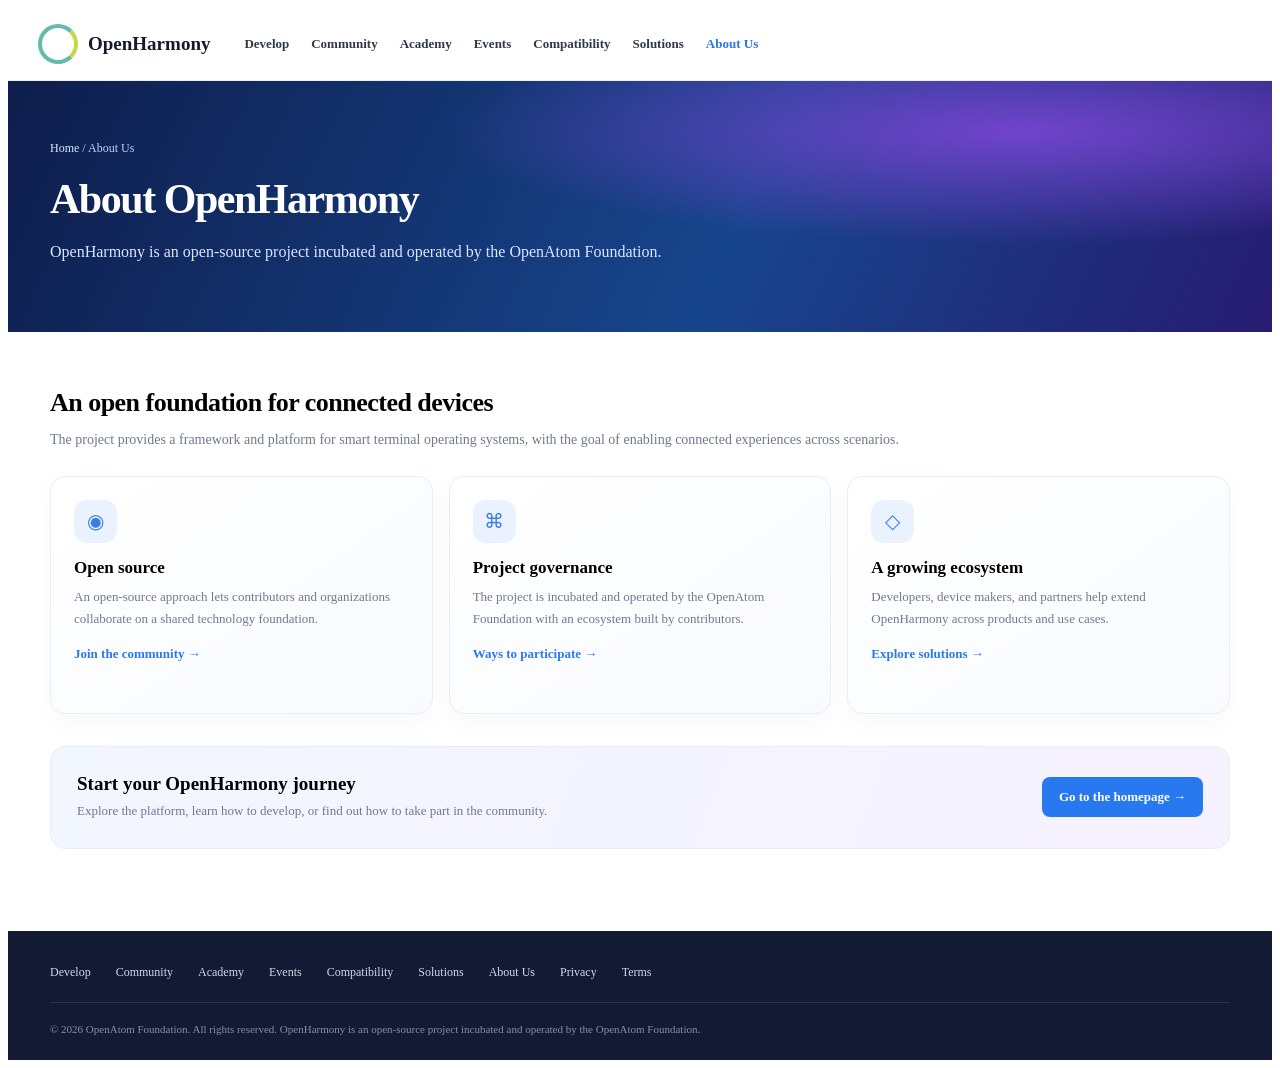
==== about.html @ 56b0ac83 "Add files via upload" ====
<!doctype html>
<html lang="en"><head><meta charset="utf-8"><meta name="viewport" content="width=device-width, initial-scale=1"><meta name="description" content="OpenHarmony is an open-source project incubated and operated by the OpenAtom Foundation."><title>About OpenHarmony — OpenHarmony</title><link rel="stylesheet" href="subpages.css"></head>
<body><header class="site-header"><nav class="site-nav" aria-label="Main navigation"><a class="site-brand" href="index.html"><span class="site-mark" aria-hidden="true"></span><span>OpenHarmony</span></a><div class="site-links"><a href="develop.html">Develop</a><a href="community.html">Community</a><a href="academy.html">Academy</a><a href="events.html">Events</a><a href="compatibility.html">Compatibility</a><a href="solutions.html">Solutions</a><a href="about.html" aria-current="page">About Us</a></div><button class="site-menu" type="button" aria-label="Open menu" aria-expanded="false">☰</button></nav></header>
<section class="site-hero"><div class="site-hero-inner"><div class="site-breadcrumb"><a href="index.html">Home</a> / About Us</div><h1>About OpenHarmony</h1><p>OpenHarmony is an open-source project incubated and operated by the OpenAtom Foundation.</p></div></section>
<main class="site-content"><h2 class="site-section-title">An open foundation for connected devices</h2><p class="site-section-lede">The project provides a framework and platform for smart terminal operating systems, with the goal of enabling connected experiences across scenarios.</p><div class="site-grid"><article class="site-card"><div class="site-card-icon" aria-hidden="true">◉</div><h3>Open source</h3><p>An open-source approach lets contributors and organizations collaborate on a shared technology foundation.</p><a href="community.html">Join the community →</a></article><article class="site-card"><div class="site-card-icon" aria-hidden="true">⌘</div><h3>Project governance</h3><p>The project is incubated and operated by the OpenAtom Foundation with an ecosystem built by contributors.</p><a href="community.html">Ways to participate →</a></article><article class="site-card"><div class="site-card-icon" aria-hidden="true">◇</div><h3>A growing ecosystem</h3><p>Developers, device makers, and partners help extend OpenHarmony across products and use cases.</p><a href="solutions.html">Explore solutions →</a></article></div><section class="site-band"><div><h2>Start your OpenHarmony journey</h2><p>Explore the platform, learn how to develop, or find out how to take part in the community.</p></div><a class="site-button" href="index.html#journey">Go to the homepage →</a></section></main>
<footer class="site-footer"><div class="site-footer-inner"><div class="site-footer-links"><a href="develop.html">Develop</a><a href="community.html">Community</a><a href="academy.html">Academy</a><a href="events.html">Events</a><a href="compatibility.html">Compatibility</a><a href="solutions.html">Solutions</a><a href="about.html">About Us</a><a href="index.html#about">Privacy</a><a href="index.html#about">Terms</a></div><div class="site-footer-bottom">© 2026 OpenAtom Foundation. All rights reserved. OpenHarmony is an open-source project incubated and operated by the OpenAtom Foundation.</div></div></footer><script src="subpages.js"></script></body></html>
---- subpages.css ----
:root{--ink:#151a2b;--muted:#70798d;--blue:#2878f0;--line:#e9edf5;--max:1180px}
.site-header{position:sticky;top:0;z-index:20;height:72px;background:rgba(255,255,255,.96);backdrop-filter:blur(16px);border-bottom:1px solid #edf0f5}
.site-nav{height:100%;max-width:1380px;margin:auto;padding:0 30px;display:flex;align-items:center;gap:34px}
.site-brand{display:flex;align-items:center;gap:10px;font-weight:700;font-size:19px;white-space:nowrap;text-decoration:none;color:var(--ink)}
.site-mark{width:32px;height:32px;border:4px solid #62bbab;border-right-color:#c4d745;border-radius:50%}
.site-links{display:flex;align-items:center;gap:22px;flex:1}
.site-links a{font-size:13px;font-weight:600;color:#30384a;text-decoration:none;white-space:nowrap}
.site-links a:hover,.site-links a[aria-current=page]{color:var(--blue)}
.site-login{font-size:13px;color:#566176;text-decoration:none;white-space:nowrap}
.site-menu{display:none;border:0;background:none;font-size:24px;color:#30394b;cursor:pointer}
.site-hero{color:#fff;background:radial-gradient(ellipse at 80% 20%,#7144cc 0,transparent 40%),linear-gradient(115deg,#0e1d4c,#17458c 58%,#261b70);padding:60px 28px 66px}
.site-hero-inner{max-width:var(--max);margin:auto}
.site-breadcrumb{font-size:12px;color:#bbd1f7;margin-bottom:20px}
.site-breadcrumb a{color:#d7e6ff;text-decoration:none}
.site-hero h1{font-size:42px;letter-spacing:-.035em;line-height:1.12;margin:0 0 15px;max-width:800px}
.site-hero p{font-size:16px;line-height:1.75;color:#dbe6ff;max-width:760px;margin:0}
.site-content{max-width:var(--max);margin:auto;padding:56px 28px 82px}
.site-section-title{font-size:26px;letter-spacing:-.02em;margin:0 0 10px}
.site-section-lede{font-size:14px;line-height:1.7;color:var(--muted);margin:0 0 24px}
.site-grid{display:grid;grid-template-columns:repeat(3,1fr);gap:16px}
.site-card{min-height:190px;padding:23px;border:1px solid var(--line);border-radius:15px;background:linear-gradient(145deg,#fff,#f8faff);box-shadow:0 7px 22px #15244508}
.site-card-icon{width:43px;height:43px;display:grid;place-items:center;border-radius:13px;background:#eaf2ff;color:#397fe2;font-size:20px;margin-bottom:15px}
.site-card h3{font-size:17px;margin:0 0 8px}
.site-card p{font-size:13px;line-height:1.7;color:var(--muted);margin:0 0 14px}
.site-card a,.site-link{font-size:13px;font-weight:650;color:var(--blue);text-decoration:none}
.site-band{margin-top:32px;padding:26px;border-radius:15px;background:linear-gradient(110deg,#f2f6ff,#f6f2ff);border:1px solid #e8edfa;display:flex;justify-content:space-between;gap:24px;align-items:center}
.site-band h2{font-size:19px;margin:0 0 6px}
.site-band p{font-size:13px;color:var(--muted);line-height:1.6;margin:0}
.site-button{display:inline-flex;align-items:center;justify-content:center;padding:12px 17px;border-radius:8px;background:var(--blue);color:#fff;text-decoration:none;font-size:13px;font-weight:650;white-space:nowrap}
.site-footer{background:#121b33;color:#b9c2d4;padding:34px 28px 22px}
.site-footer-inner{max-width:var(--max);margin:auto}
.site-footer-links{display:flex;flex-wrap:wrap;gap:14px 25px;padding-bottom:22px;border-bottom:1px solid #ffffff1b}
.site-footer-links a{font-size:12px;color:#d1d8e7;text-decoration:none}
.site-footer-bottom{padding-top:18px;color:#8390a9;font-size:11px;line-height:1.6}
@media(max-width:1050px){.site-nav{gap:22px;padding:0 20px}.site-links{gap:13px}.site-links a{font-size:12px}}
@media(max-width:760px){.site-header{height:64px}.site-nav{padding:0 18px;gap:12px}.site-brand{font-size:17px;margin-right:auto}.site-menu{display:block}.site-links{display:none;position:absolute;top:64px;left:0;right:0;background:#fff;box-shadow:0 12px 22px #151a2b18;padding:18px 22px;flex-direction:column;align-items:flex-start;gap:17px}.site-links.open{display:flex}.site-login{display:none}.site-hero{padding:44px 20px 48px}.site-hero h1{font-size:34px}.site-hero p{font-size:15px}.site-content{padding:40px 18px 60px}.site-grid{grid-template-columns:1fr}.site-card{min-height:0}.site-band{align-items:flex-start;flex-direction:column}.site-footer{padding:30px 20px 20px}}
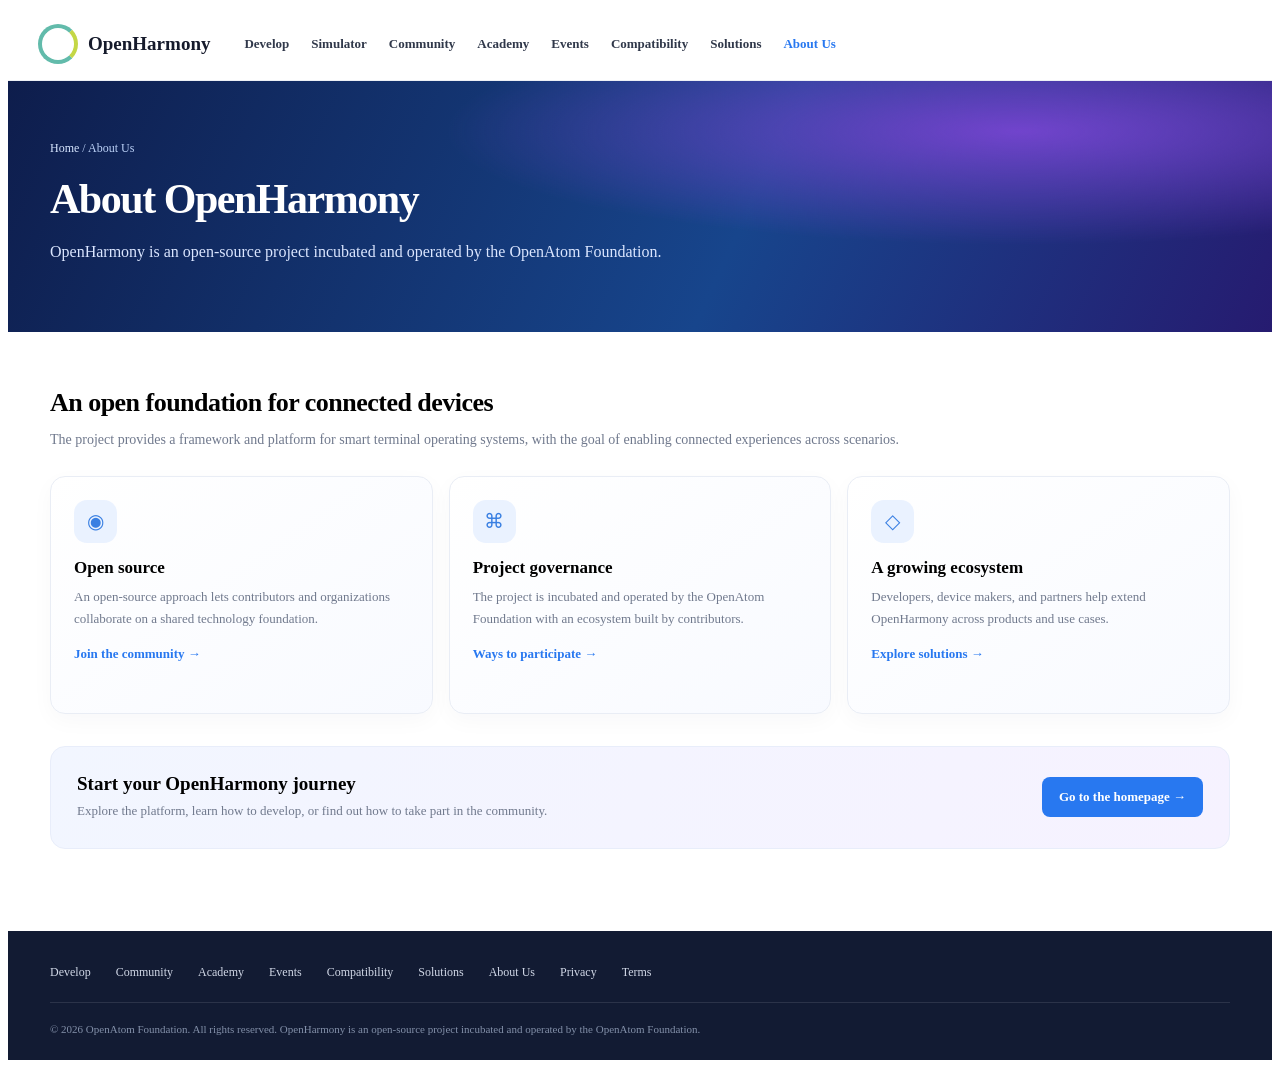
==== commit 11785456: "Add interactive phone interface simulator" ====
--- a/about.html
+++ b/about.html
@@ -1,6 +1,6 @@
 <!doctype html>
 <html lang="en"><head><meta charset="utf-8"><meta name="viewport" content="width=device-width, initial-scale=1"><meta name="description" content="OpenHarmony is an open-source project incubated and operated by the OpenAtom Foundation."><title>About OpenHarmony — OpenHarmony</title><link rel="stylesheet" href="subpages.css"></head>
-<body><header class="site-header"><nav class="site-nav" aria-label="Main navigation"><a class="site-brand" href="index.html"><span class="site-mark" aria-hidden="true"></span><span>OpenHarmony</span></a><div class="site-links"><a href="develop.html">Develop</a><a href="community.html">Community</a><a href="academy.html">Academy</a><a href="events.html">Events</a><a href="compatibility.html">Compatibility</a><a href="solutions.html">Solutions</a><a href="about.html" aria-current="page">About Us</a></div><button class="site-menu" type="button" aria-label="Open menu" aria-expanded="false">☰</button></nav></header>
+<body><header class="site-header"><nav class="site-nav" aria-label="Main navigation"><a class="site-brand" href="index.html"><span class="site-mark" aria-hidden="true"></span><span>OpenHarmony</span></a><div class="site-links"><a href="develop.html">Develop</a><a href="simulator.html">Simulator</a><a href="community.html">Community</a><a href="academy.html">Academy</a><a href="events.html">Events</a><a href="compatibility.html">Compatibility</a><a href="solutions.html">Solutions</a><a href="about.html" aria-current="page">About Us</a></div><button class="site-menu" type="button" aria-label="Open menu" aria-expanded="false">☰</button></nav></header>
 <section class="site-hero"><div class="site-hero-inner"><div class="site-breadcrumb"><a href="index.html">Home</a> / About Us</div><h1>About OpenHarmony</h1><p>OpenHarmony is an open-source project incubated and operated by the OpenAtom Foundation.</p></div></section>
 <main class="site-content"><h2 class="site-section-title">An open foundation for connected devices</h2><p class="site-section-lede">The project provides a framework and platform for smart terminal operating systems, with the goal of enabling connected experiences across scenarios.</p><div class="site-grid"><article class="site-card"><div class="site-card-icon" aria-hidden="true">◉</div><h3>Open source</h3><p>An open-source approach lets contributors and organizations collaborate on a shared technology foundation.</p><a href="community.html">Join the community →</a></article><article class="site-card"><div class="site-card-icon" aria-hidden="true">⌘</div><h3>Project governance</h3><p>The project is incubated and operated by the OpenAtom Foundation with an ecosystem built by contributors.</p><a href="community.html">Ways to participate →</a></article><article class="site-card"><div class="site-card-icon" aria-hidden="true">◇</div><h3>A growing ecosystem</h3><p>Developers, device makers, and partners help extend OpenHarmony across products and use cases.</p><a href="solutions.html">Explore solutions →</a></article></div><section class="site-band"><div><h2>Start your OpenHarmony journey</h2><p>Explore the platform, learn how to develop, or find out how to take part in the community.</p></div><a class="site-button" href="index.html#journey">Go to the homepage →</a></section></main>
 <footer class="site-footer"><div class="site-footer-inner"><div class="site-footer-links"><a href="develop.html">Develop</a><a href="community.html">Community</a><a href="academy.html">Academy</a><a href="events.html">Events</a><a href="compatibility.html">Compatibility</a><a href="solutions.html">Solutions</a><a href="about.html">About Us</a><a href="index.html#about">Privacy</a><a href="index.html#about">Terms</a></div><div class="site-footer-bottom">© 2026 OpenAtom Foundation. All rights reserved. OpenHarmony is an open-source project incubated and operated by the OpenAtom Foundation.</div></div></footer><script src="subpages.js"></script></body></html>
